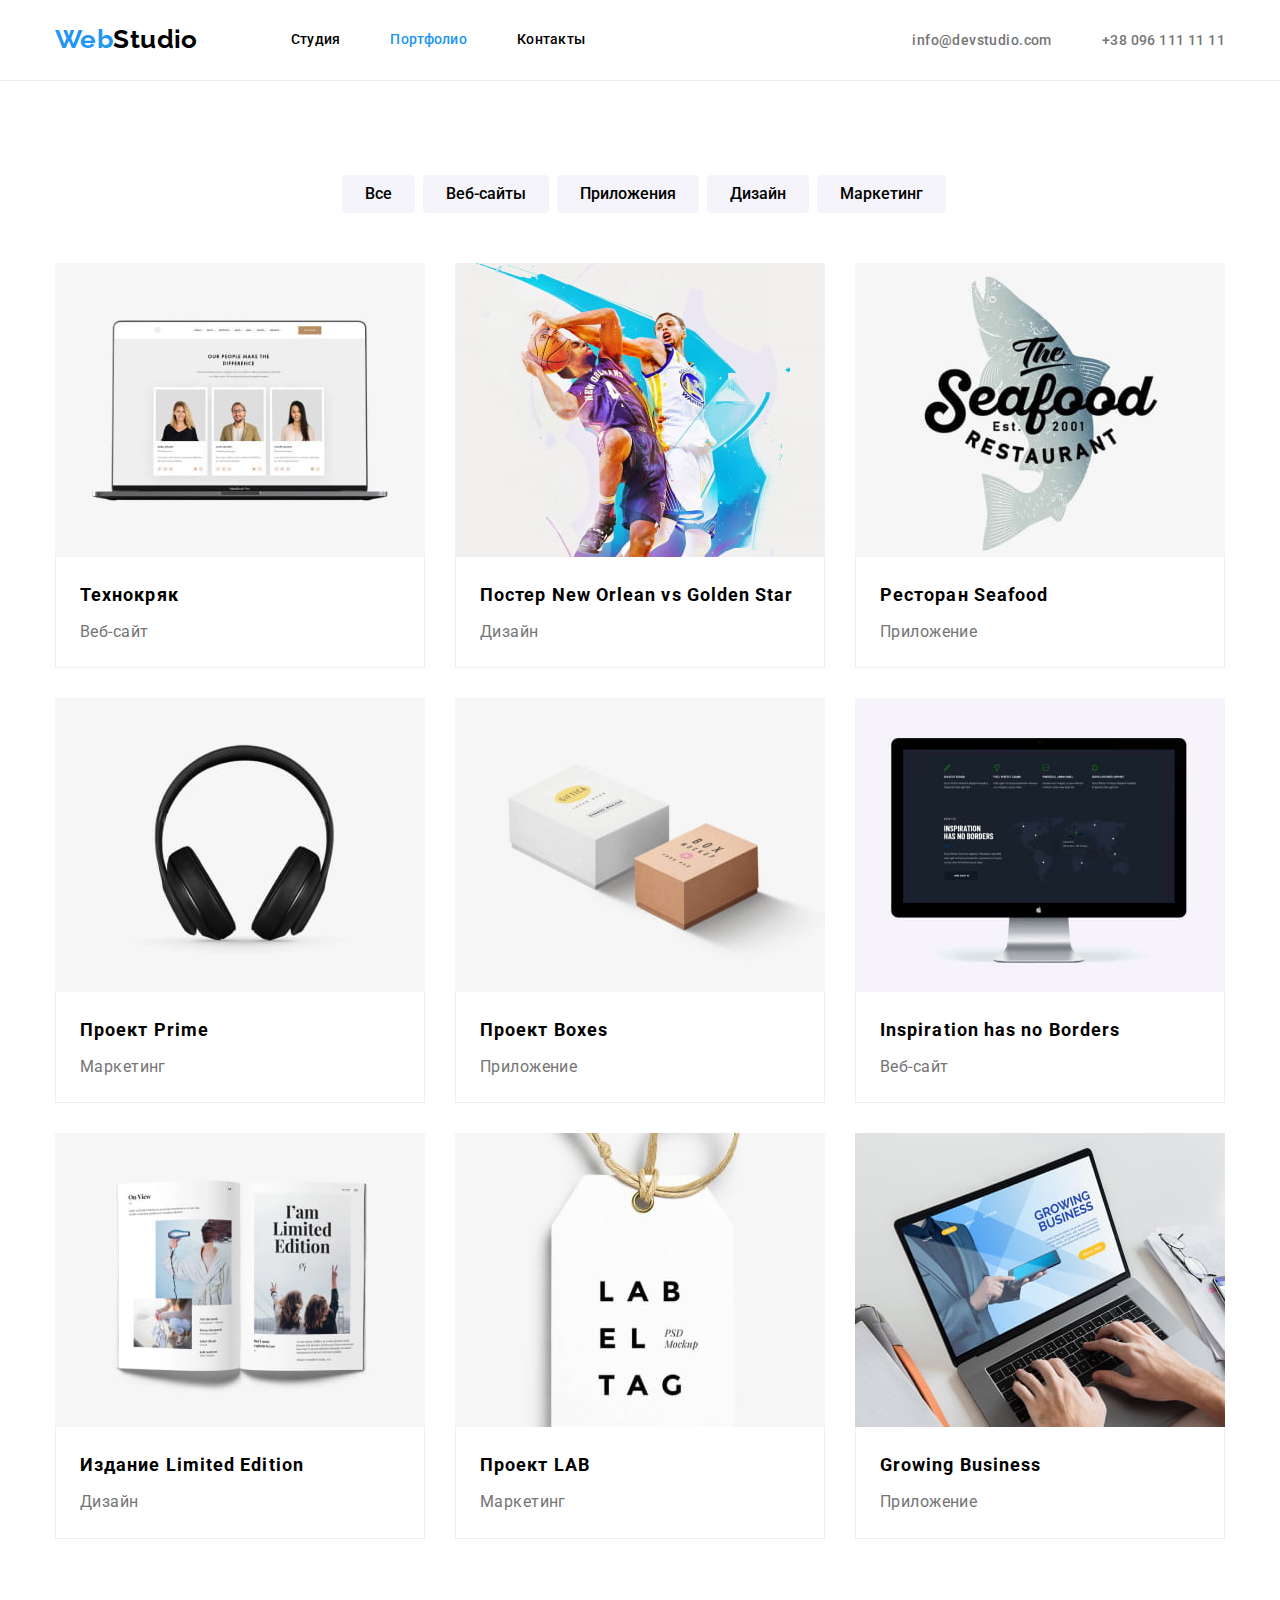
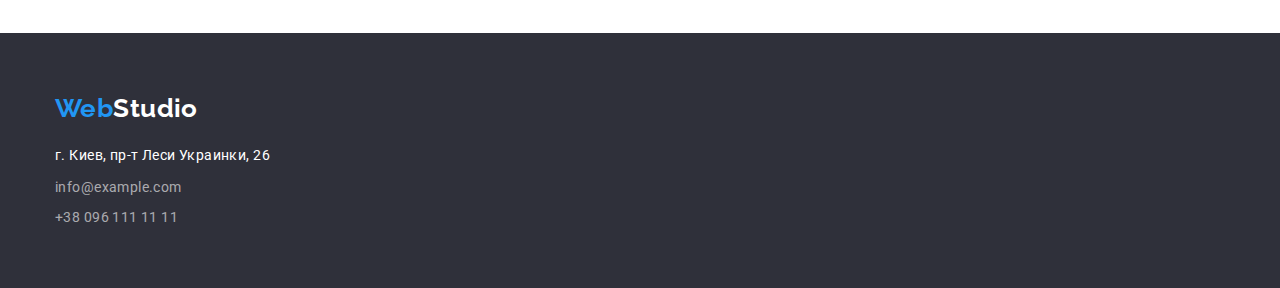
==== portfolio.html @ 4b14b446 "index and portfolio html adedd" ====
<!DOCTYPE html>
<html lang="ru">
<head>
    <meta charset="UTF-8">
    <meta http-equiv="X-UA-Compatible" content="IE=edge">
    <meta name="viewport" content="width=device-width, initial-scale=1.0">
    <title>Портфолио</title>

    <link rel="preconnect" href="https://fonts.googleapis.com">
    <link rel="preconnect" href="https://fonts.gstatic.com" crossorigin>
    <link href="https://fonts.googleapis.com/css2?family=Raleway:wght@700&family=Roboto:wght@400;500;700;900&display=swap" rel="stylesheet">
    
    <link rel="stylesheet" href="https://cdnjs.cloudflare.com/ajax/libs/modern-normalize/1.1.0/modern-normalize.min.css">
    
    <link rel="stylesheet" href="./css/styles.css">
</head>
<body>
    <!--Шапка страницы-->
   
    <header class="header-section">
        <div class="container page-header">
            <nav class="nav">
                <a class="logo" href="./index.html">
                    <span class="logo-accent">Web</span><span class="logo-dark">Studio</span>  
                </a>
            <ul class="menu-list">
                    <li class="item"><a class="menu-link" href="./index.html">Студия</a></li>
                    <li class="item"><a class="menu-link current" href="./portfolio.html">Портфолио</a></li>
                    <li class="item"><a class="menu-link" href="">Контакты</a></li>
            </ul>
            </nav>
            <ul class="contact-list">
                <li class="item"><a class="contacts" href="mailto:info@devstudio.com">info@devstudio.com</a></li>
                <li class="item"><a class="contacts" href="tel:+380961111111">+38 096 111 11 11</a></li>
</ul>
    </header>

    <!--Навигация по странице-->
<main>
    <section class="section">
        <div class="container">
        <h1 class="visually-hidden">Навигация по странице</h1>
       <ul class="button-list">
           <li class="item">
           <button type="button" class="nav-button">Все</button>
           </li>
           <li class="item">
            <button type="button" class="nav-button">Веб-сайты</button>
           </li>
           <li class="item">
            <button type="button" class="nav-button">Приложения</button>
           </li>
           <li class="item">
            <button type="button" class="nav-button">Дизайн</button>
           </li>
           <li class="item">
            <button type="button" class="nav-button">Маркетинг</button>
           </li>
       </ul>
        <!-- </div> -->
    <!-- </section>    -->

    <!-- Примеры работ -->
    <!-- <section class="works"> -->
        <!-- <div class="container"> -->
        <ul class="work-list">
            <li class="item">
                <a href="">
                <img class="img" src="./image/tekhnokryak.jpg" alt="Laptop" width="370">
                <div class="projects-ex">
                    <h2 class="projects">Технокряк</h2>
                    <p class="project-type">Веб-сайт</p>
                </div>
                    </a>
        
            </li> 
                <li class="item">
                    <a href="">
                    <img class="img" src="./image/neworlean.jpg" alt="Bascketball players" width="370">
                    <div class="projects-ex">
                    <h2 class="projects">Постер New Orlean vs Golden Star</h2>
                    <p class="project-type">Дизайн</p>
                    </div>
                </a>
                </li>

            
            
                <li class="item">
                    <a href="">
                    <img class="img" src="./image/seafood.jpg" alt="Seafood restaurant" width="370">
                    <div class="projects-ex">
                    <h2 class="projects">Ресторан Seafood</h2>
                    <p class="project-type">Приложение</p>
                    </div>
                    </a>
                </li>

            
                <li class="item">
                    <a href="">
                    <img class="img" src="./image/headphones.jpg" alt="Headphones" width="370">
                    <div class="projects-ex">
                    <h2 class="projects">Проект Prime</h2>
                    <p class="project-type">Маркетинг</p>
                    </div>
                </a>
                </li>

                <li class="item">
                    <a href="">
                    <img class="img" src="./image/boxes.jpg" alt="Two boxes" width="370">
                    <div class="projects-ex">
                    <h2 class="projects">Проект Boxes</h2>
                    <p class="project-type">Приложение</p>
                    </div>
                    </a>
                    
                </li>
                
                <li class="item">
                    <a href="">
                    <img class="img" src="./image/computer.jpg" alt="Computer" width="370">
                    <div class="projects-ex">
                    <h2 class="projects">Inspiration has no Borders</h2>
                    <p class="project-type">Веб-сайт</p>
                    </div>
                    </a>
                
                </li>

                <li class="item">
                    <a href="">
                    <img class="img" src="./image/journal.jpg" alt="Journal" width="370">
                    <div class="projects-ex">
                    <h2 class="projects">Издание Limited Edition</h2>
                    <p class="project-type">Дизайн</p>
                    </div>
                    </a>
                </li>

                <li class="item">
                    <a href="">
                    <img class="img" src="./image/tag.jpg" alt="Tag" width="370">
                    <div class="projects-ex">
                    <h2 class="projects">Проект LAB</h2>
                    <p class="project-type">Маркетинг</p>
                    </div>
                </a>
                </li>

                <li class="item">
                    
                    <a href="">
                    <img class="img" src="./image/screen.jpg" alt="Screen" width="370">
                    <div class="projects-ex">
                    <h2 class="projects">Growing Business</h2>
                    <p class="project-type">Приложение</p>
                    </div>
                    </a>
                    </div>
                </li>
   
        </ul> 
    </div> 
    </section>
</main> 
<!--Футер с контактами-->
<footer class="footer-contacts"> 
    <div class="container">
    <a class="logo-footer" href="./index.html">
        <span class="logo-accent">Web</span><span class="logo-white">Studio</span>  
    </a>  
    <address class="address-footer">
        <ul class="address-info">
            <li class="item-footer">
                <a class="address" href="https://goo.gl/maps/d6wTE1Bdjpz8cAGcA" target="_blank" rel="noopener noreferrer">г. Киев, пр-т
                    Леси Украинки, 26</a> 
            </li>
            <li class="item-footer">
                <a class="contact-info" href="mailto:info@devstudio.com">info@example.com</a> </li>
            <li><a class="contact-info" href="tel:+380961111111">+38 096 111 11 11</a> </li>
        <!-- </div> -->
        </ul>
        </div>
    </address>
</footer>
</body>
</html>
---- css/styles.css ----
:root {
  --main-font: "Roboto", sans-serif;
  --title-font: "Roboto", sans-serif;
  --logo-font: "Raleway", sans-serif;
  --text-color: #000000;
  --text-accent: #ffffff;
  --logo-accent: #2196f3;
  --contact-color: #757575;
  --background-color-dark: #2f303a;
  --background-color-white: #ffffff;
  --background-color-grey: #f5f4fa;
}

body {
  font-family: "Roboto", sans-serif;
  font-size: 14px;
  letter-spacing: 0.03em;
  color: var(--text-color);
  margin: 0;
}

.container {
  /* margin-left: auto;
    margin-right: auto; */
  margin: 0 auto;
  width: 1200px;
  padding: 0 15px;
}

.section {
  padding-top: 94px;
  padding-bottom: 94px;
}

.menu-list {
  display: flex;
  margin-left: 93px;
}

.menu-link.current {
  color: var(--logo-accent);
}

.nav {
  display: flex;
  align-items: center;
}

.menu-list .item:not(:last-child) {
  margin-right: 50px;
  display: flex;
}

.contact-list {
  display: flex;
  margin-left: auto;
}

.contact-list .item + .item {
  margin-left: 50px;
}

.page-header {
  display: flex;
  align-items: center;
}

.header-section {
  border-bottom: 1px solid #ececec;
}

/* Logo */

.logo-accent {
  font-family: var(--logo-font);
  color: var(--logo-accent);
  font-size: 26px;
  font-weight: 700;
  line-height: 1.2;
}

.logo-dark {
  font-family: var(--logo-font);
  color: var(--text-color);
  font-size: 26px;
  font-weight: 700;
  line-height: 1.2;
  margin-bottom: 20px;
}

/* Menu */
.menu-link {
  display: block;
  padding-top: 32px;
  padding-bottom: 32px;

  font-family: var(--main-font);
  color: var(--text-color);
  font-weight: 500;
  line-height: 1.14;
  letter-spacing: 0.02em;
}

.menu-link:hover,
.menu-link:focus {
  font-family: inherit;
  color: var(--logo-accent);
}

.contacts {
  font-family: var(--main-font);
  color: var(--contact-color);
  font-weight: 500;
  line-height: 1.14;
}

.contacts:hover,
.contacts:focus {
  color: var(--logo-accent);
}

ul {
  list-style: none;
  margin: 0;
  padding: 0;
}

h1,
h2,
h3,
p {
  margin: 0;
}

img {
  max-width: 100%;
  height: auto;
  display: block;
}

/* Hero */

.container-hero {
  background: var(--background-color-dark);
  margin-left: 0;
  margin-right: 0;
  text-align: center;
  padding-left: 0;
  padding-right: 0;
  padding-top: 200px;
  padding-bottom: 200px;
}

.title {
  font-family: var(--title-font);
  color: var(--text-accent);
  font-size: 44px;
  font-weight: 900;
  letter-spacing: 0.06em;
  line-height: 1.4;
  text-transform: uppercase;
  margin-bottom: 30px;
}

.order-btn {
  color: var(--text-accent);
  font-weight: 700;
  font-size: 16px;
  line-height: 1.9;
  background: var(--logo-accent);
  border-radius: 4px;
  border-color: var(--logo-accent);
  text-align: center;
  letter-spacing: 0.06em;
  cursor: pointer;
  min-width: 200px;
  padding: 10px 32px;
}

.hero {
  padding-top: 0;
  padding-bottom: 0;
}
/* Advantages */
.advantages {
  padding-bottom: 0;
}

.features-list {
  display: flex;
  flex-wrap: wrap;
}

.features-list .item {
  width: 270px;
  margin-right: 30px;
  /* padding-top: 94px; */
  /* padding-bottom: 94px; */
}

.features-list .item:nth-child(4n) {
  margin-right: 0;
}

.visually-hidden {
  position: absolute;
  width: 1px;
  height: 1px;
  margin: -1px;
  padding: 0;
  overflow: hidden;
  border: 0;
  clip: rect(0 0 0 0);
}

.section-title {
  font-family: var(--main-font);
  font-style: normal;
  font-weight: 700;
  font-size: 36px;
  line-height: 1.17;
  text-align: center;
  letter-spacing: 0.03em;
  margin-bottom: 50px;
}

.main-text {
  font-family: "Roboto";
  color: var(--contact-color);
  line-height: 1.7;
  font-style: normal;
  font-weight: 400;
  font-size: 14px;
}

.list-title {
  font-weight: 700;
  font-style: normal;
  font-size: 14px;
  line-height: 1.14;
  letter-spacing: 0.03em;
  text-transform: uppercase;
  margin-bottom: 10px;
}

/* Our works */

.photo-list {
  display: flex;
  justify-content: center;
}

.item-photo {
  padding-right: 30px;
}

.item-photo:nth-child(3n) {
  padding-right: 0;
}

/* Our team */

.our-team {
  background-color: var(--background-color-grey);
}

.name-title {
  font-weight: 500;
  font-size: 16px;
  line-height: 1.19;
  text-align: center;
  letter-spacing: 0.03em;
  margin-bottom: 10px;
}

.position-title {
  font-family: inherit;
  color: var(--contact-color);
  font-size: 16px;
  line-height: 1.19;
  text-align: center;
}

.team-list {
  display: flex;
  justify-content: center;
  margin-left: auto;
  margin-right: auto;
}

.list {
  margin-right: 30px;
  width: 270px;
  background-color: var(--background-color-white);
  box-shadow: 0px 1px 3px rgba(0, 0, 0, 0.12), 0px 1px 1px rgba(0, 0, 0, 0.14),
    0px 2px 1px rgba(0, 0, 0, 0.2);
  border-radius: 0px 0px 4px 4px;
}

.list:nth-child(4) {
  margin-right: 0;
}

.logo-web {
  width: 1600px;
  padding-left: 0;
}

.block-name {
  padding-top: 30px;
  padding-bottom: 30px;
}

/* Footer */

.footer-contacts {
  background-color: #2f303a;
  padding-top: 60px;
  padding-bottom: 60px;
}

.logo-footer {
  margin-bottom: 20px;
  display: inline-block;
}

.logo-white {
  font-family: var(--logo-font);
  color: var(--text-accent);
  font-size: 26px;
  font-weight: 700;
  line-height: 1.2;
  margin-bottom: 20px;
}

.address {
  font-family: var(--main-font);
  color: var(--text-accent);
  line-height: 1.7;
  font-weight: 400;
  font-size: 14px;
  letter-spacing: 0.03em;
  margin-bottom: 9px;
  padding-left: auto;
  margin-top: 20px;
}

.address:hover,
.address:focus {
  color: var(--logo-accent);
}

.contact-info {
  font-family: var(--main-font);
  color: rgba(255, 255, 255, 0.6);
  font-size: 14px;
  line-height: 1.5;
  letter-spacing: 0.03em;
  margin-bottom: 9px;
}

.contact-info:nth-last-child(n) {
  margin-bottom: 0px;
}

.adress-info {
  justify-content: flex-start;
}

.contact-info:hover,
.contact-info:focus {
  color: var(--logo-accent);
}

a {
  text-decoration: none;
  font-style: normal;
  color: inherit;
}

.item-footer {
  margin-bottom: 9px;
}

/* PAGE - Portfolio */

.nav-button {
  font-family: var(--main-font);
  color: var(--text-color);
  font-weight: 500;
  font-size: 16px;
  line-height: 1.6;
  background: #f5f4fa;
  border-radius: 4px;
  cursor: pointer;
  border: none;
  padding: 6px 23px;
}

.nav-button:hover,
.nav-button:focus {
  color: var(--text-accent);
  background: var(--logo-accent);
}

.projects {
  font-family: var(--main-font);
  color: var(--text-color);
  font-weight: 700;
  font-size: 18px;
  line-height: 2;
  letter-spacing: 0.06em;
  margin-bottom: 4px;
}

.projects-ex {
  padding-top: 20px;
  padding-bottom: 20px;
  padding-left: 24px;
  background: #ffffff;
  border-left: 1px solid #eeeeee;
  border-right: 1px solid #eeeeee;
  border-bottom: 1px solid #eeeeee;
}
.project-type {
  color: var(--text-color);
  font-size: 16px;
  line-height: 1.9;
  color: var(--contact-color);
}

.button-list {
  display: flex;
  justify-content: center;
  margin-bottom: 50px;
}

.button-list .item {
  padding-left: 8px;
  align-content: center;
}

.work-list {
  display: flex;
  flex-wrap: wrap;
  flex-basis: auto;
}

.work-list .item {
  margin-right: 30px;
  margin-bottom: 30px;
}

.work-list .item:nth-child(3n) {
  margin-right: 0;
}

.work-list:nth-last-child(-n + 3) {
  margin-right: -30px;
  margin-bottom: -30px;
}
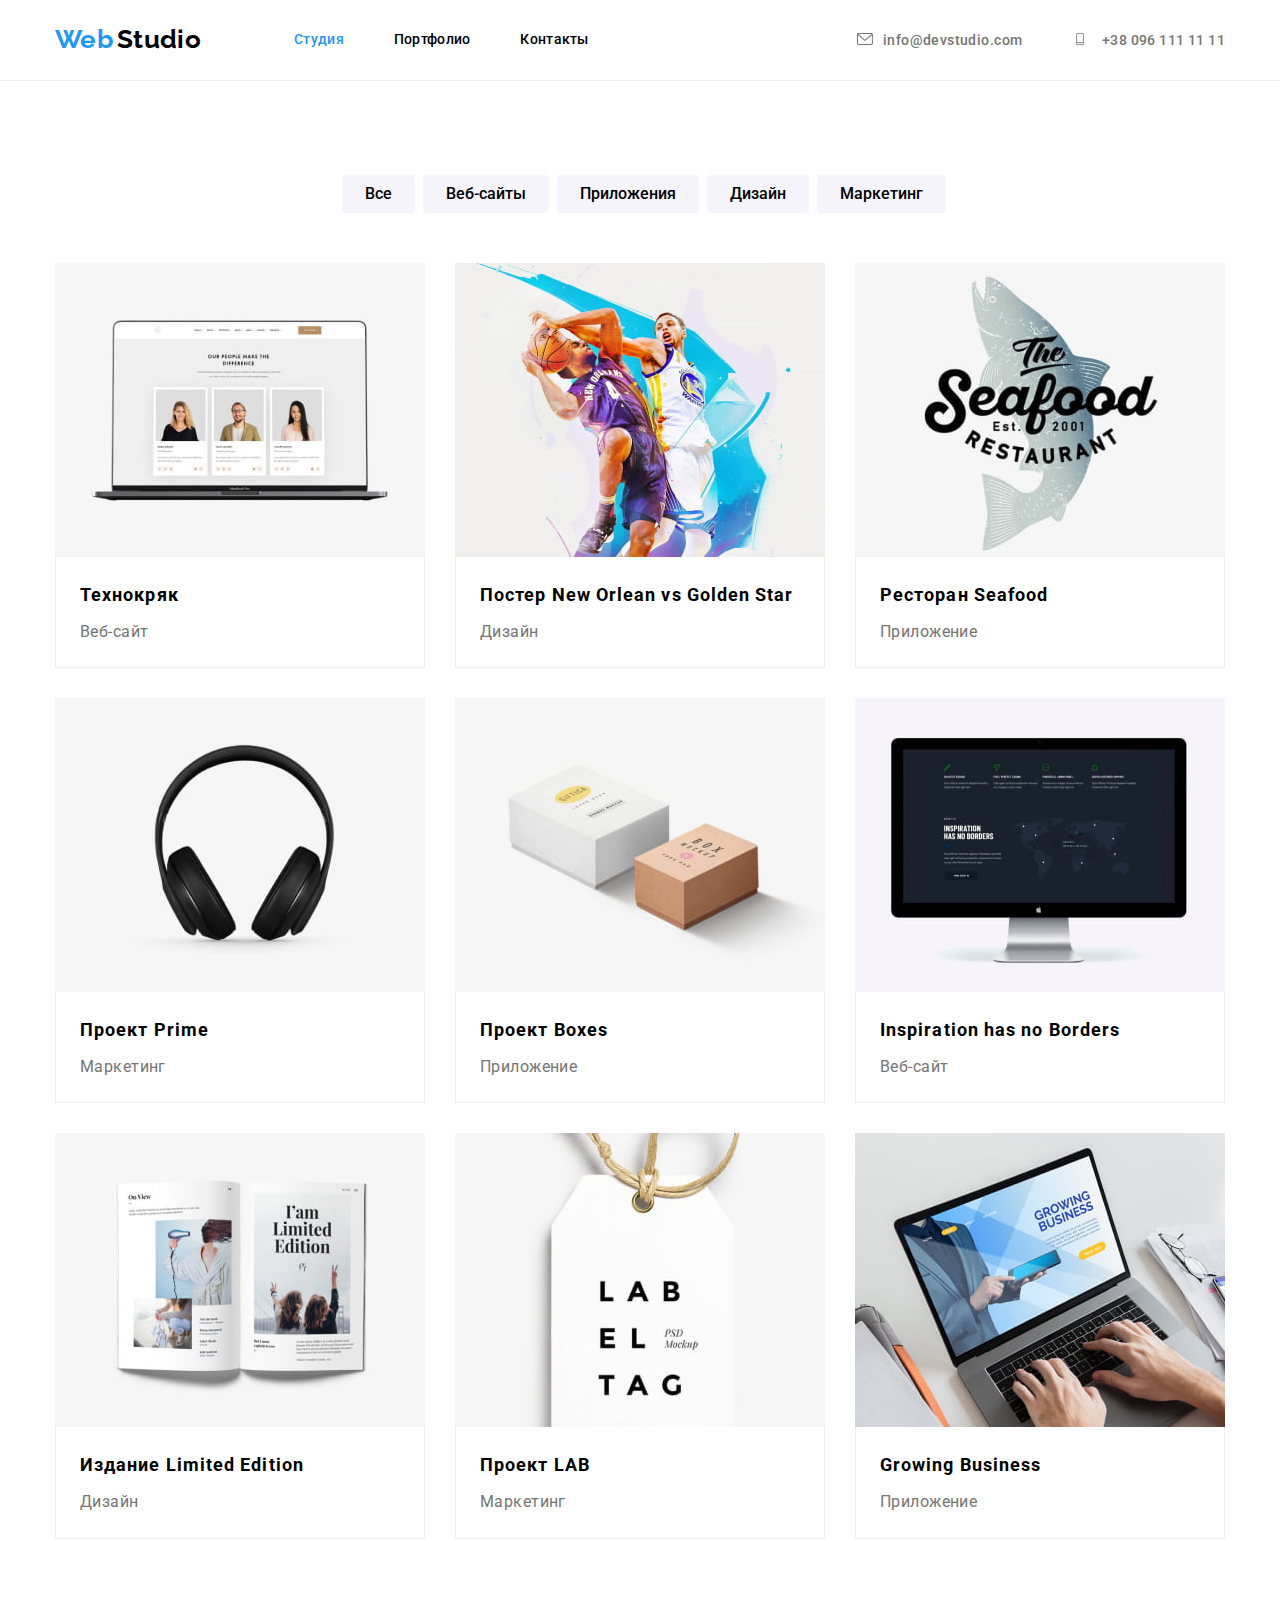
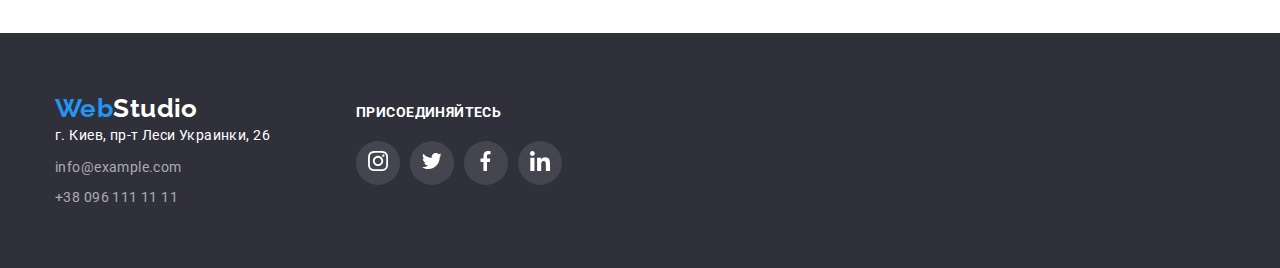
==== commit 0ec8f547: "added shadow on portfolio page" ====
--- a/portfolio.html
+++ b/portfolio.html
@@ -21,18 +21,29 @@
         <div class="container page-header">
             <nav class="nav">
                 <a class="logo" href="./index.html">
-                    <span class="logo-accent">Web</span><span class="logo-dark">Studio</span>  
-                </a>
-            <ul class="menu-list">
-                    <li class="item"><a class="menu-link" href="./index.html">Студия</a></li>
-                    <li class="item"><a class="menu-link current" href="./portfolio.html">Портфолио</a></li>
+                    <span class="logo-accent">Web</span> <span class="logo-dark">Studio</span>
+                </a>
+                <ul class="menu-list">
+                    <li class="item"><a class="menu-link current" href="./index.html">Студия</a></li>
+                    <li class="item"><a class="menu-link" href="./portfolio.html">Портфолио</a></li>
                     <li class="item"><a class="menu-link" href="">Контакты</a></li>
-            </ul>
+                </ul>
             </nav>
             <ul class="contact-list">
-                <li class="item"><a class="contacts" href="mailto:info@devstudio.com">info@devstudio.com</a></li>
-                <li class="item"><a class="contacts" href="tel:+380961111111">+38 096 111 11 11</a></li>
-</ul>
+                <li class="item">
+                    <a class="contacts" href="mailto:info@devstudio.com">
+                        <svg class="mail-icon">
+                            <use href="./image/icons.svg#icon-envelope" width="16px" hight="12px"></use>
+                        </svg>info@devstudio.com</a>
+                </li>
+                <li class="item">
+                    <a class="contacts" href="tel:+380961111111">
+                        <svg class="phone-icon" width="10px" height="16px">
+                            <use href="./image/icons.svg#icon-phone"></use>
+                        </svg> +38 096 111 11 11</a>
+                </li>
+            </ul>
+        </div>
     </header>
 
     <!--Навигация по странице-->
@@ -57,15 +68,9 @@
             <button type="button" class="nav-button">Маркетинг</button>
            </li>
        </ul>
-        <!-- </div> -->
-    <!-- </section>    -->
-
-    <!-- Примеры работ -->
-    <!-- <section class="works"> -->
-        <!-- <div class="container"> -->
         <ul class="work-list">
             <li class="item">
-                <a href="">
+                <a class="work-links" href="">
                 <img class="img" src="./image/tekhnokryak.jpg" alt="Laptop" width="370">
                 <div class="projects-ex">
                     <h2 class="projects">Технокряк</h2>
@@ -75,7 +80,7 @@
         
             </li> 
                 <li class="item">
-                    <a href="">
+                    <a class="work-links" href="">
                     <img class="img" src="./image/neworlean.jpg" alt="Bascketball players" width="370">
                     <div class="projects-ex">
                     <h2 class="projects">Постер New Orlean vs Golden Star</h2>
@@ -87,7 +92,7 @@
             
             
                 <li class="item">
-                    <a href="">
+                    <a class="work-links" href="">
                     <img class="img" src="./image/seafood.jpg" alt="Seafood restaurant" width="370">
                     <div class="projects-ex">
                     <h2 class="projects">Ресторан Seafood</h2>
@@ -98,7 +103,7 @@
 
             
                 <li class="item">
-                    <a href="">
+                    <a class="work-links" href="">
                     <img class="img" src="./image/headphones.jpg" alt="Headphones" width="370">
                     <div class="projects-ex">
                     <h2 class="projects">Проект Prime</h2>
@@ -108,7 +113,7 @@
                 </li>
 
                 <li class="item">
-                    <a href="">
+                    <a class="work-links" href="">
                     <img class="img" src="./image/boxes.jpg" alt="Two boxes" width="370">
                     <div class="projects-ex">
                     <h2 class="projects">Проект Boxes</h2>
@@ -119,7 +124,7 @@
                 </li>
                 
                 <li class="item">
-                    <a href="">
+                    <a class="work-links" href="">
                     <img class="img" src="./image/computer.jpg" alt="Computer" width="370">
                     <div class="projects-ex">
                     <h2 class="projects">Inspiration has no Borders</h2>
@@ -130,7 +135,7 @@
                 </li>
 
                 <li class="item">
-                    <a href="">
+                    <a class="work-links" href="">
                     <img class="img" src="./image/journal.jpg" alt="Journal" width="370">
                     <div class="projects-ex">
                     <h2 class="projects">Издание Limited Edition</h2>
@@ -140,7 +145,7 @@
                 </li>
 
                 <li class="item">
-                    <a href="">
+                    <a class="work-links" href="">
                     <img class="img" src="./image/tag.jpg" alt="Tag" width="370">
                     <div class="projects-ex">
                     <h2 class="projects">Проект LAB</h2>
@@ -151,7 +156,7 @@
 
                 <li class="item">
                     
-                    <a href="">
+                    <a class="work-links" href="">
                     <img class="img" src="./image/screen.jpg" alt="Screen" width="370">
                     <div class="projects-ex">
                     <h2 class="projects">Growing Business</h2>
@@ -166,24 +171,64 @@
     </section>
 </main> 
 <!--Футер с контактами-->
-<footer class="footer-contacts"> 
-    <div class="container">
-    <a class="logo-footer" href="./index.html">
-        <span class="logo-accent">Web</span><span class="logo-white">Studio</span>  
-    </a>  
-    <address class="address-footer">
-        <ul class="address-info">
-            <li class="item-footer">
-                <a class="address" href="https://goo.gl/maps/d6wTE1Bdjpz8cAGcA" target="_blank" rel="noopener noreferrer">г. Киев, пр-т
-                    Леси Украинки, 26</a> 
-            </li>
-            <li class="item-footer">
-                <a class="contact-info" href="mailto:info@devstudio.com">info@example.com</a> </li>
-            <li><a class="contact-info" href="tel:+380961111111">+38 096 111 11 11</a> </li>
-        <!-- </div> -->
-        </ul>
+<footer class="footer-contacts">
+    <div class="container information">
+        <div class="footer-info">
+            <a class="logo-footer" href="./index.html">
+                <span class="logo-accent">Web</span><span class="logo-white">Studio</span>
+            </a>
+            <div class="address-footer">
+                <ul class="address-info">
+                    <li class="item-footer">
+                        <a class="address" href="https://goo.gl/maps/d6wTE1Bdjpz8cAGcA" target="_blank"
+                            rel="noopener noreferrer">г. Киев, пр-т
+                            Леси Украинки, 26</a>
+                    </li>
+                    <li class="item-footer">
+                        <a class="contact-info" href="mailto:info@devstudio.com">info@example.com</a>
+                    </li>
+                    <li><a class="contact-info" href="tel:+380961111111">+38 096 111 11 11</a> </li>
+                </ul>
+                </address>
+            </div>
         </div>
-    </address>
+
+        <div class="footer-social-media">
+            <h2 class="join-us">
+                Присоединяйтесь
+            </h2>
+            <ul class="social-media-f">
+                <li class="social-icons-f">
+                    <a href="#">
+                        <svg class="instagram">
+                            <use href="./image/icons.svg#icon-instagram"></use>
+                        </svg>
+                    </a>
+                </li>
+                <li class="social-icons-f">
+                    <a href="#">
+                        <svg class="twitter">
+                            <use href="./image/icons.svg#icon-twitter"></use>
+                        </svg>
+                    </a>
+                </li>
+                <li class="social-icons-f">
+                    <a href="#">
+                        <svg class="facebook">
+                            <use href="./image/icons.svg#icon-facebook"></use>
+                        </svg>
+                    </a>
+                </li>
+                <li class="social-icons-f">
+                    <a href="#">
+                        <svg class="linkedin">
+                            <use href="./image/icons.svg#icon-linkedin"></use>
+                        </svg>
+                    </a>
+                </li>
+        </div>
+    </div>
 </footer>
 </body>
+
 </html>--- a/css/styles.css
+++ b/css/styles.css
@@ -20,8 +20,6 @@
 }
 
 .container {
-  /* margin-left: auto;
-    margin-right: auto; */
   margin: 0 auto;
   width: 1200px;
   padding: 0 15px;
@@ -54,6 +52,7 @@
 .contact-list {
   display: flex;
   margin-left: auto;
+  justify-content: center;
 }
 
 .contact-list .item + .item {
@@ -119,6 +118,22 @@
   color: var(--logo-accent);
 }
 
+.mail-icon {
+  display: inline-flex;
+  width: 16px;
+  height: 12px;
+  margin-right: 10px;
+  fill: currentColor;
+}
+
+.phone-icon {
+  display: inline-flex;
+  width: 16px;
+  height: 12px;
+  margin-right: 10px;
+  fill: currentColor;
+}
+
 ul {
   list-style: none;
   margin: 0;
@@ -141,7 +156,7 @@
 /* Hero */
 
 .container-hero {
-  background: var(--background-color-dark);
+  /* background: var(--background-color-dark); */
   margin-left: 0;
   margin-right: 0;
   text-align: center;
@@ -180,7 +195,21 @@
 .hero {
   padding-top: 0;
   padding-bottom: 0;
-}
+  max-width: 1600px;
+  height: 600px;
+  margin-left: auto;
+  margin-right: auto;
+  background-image: linear-gradient(
+      to top,
+      rgba(47, 48, 58, 0.4),
+      rgba(47, 48, 58, 0.4)
+    ),
+    url("../image/hero-img.jpg");
+  background-repeat: no-repeat;
+  background-position: center;
+  background-size: cover;
+}
+
 /* Advantages */
 .advantages {
   padding-bottom: 0;
@@ -194,8 +223,6 @@
 .features-list .item {
   width: 270px;
   margin-right: 30px;
-  /* padding-top: 94px; */
-  /* padding-bottom: 94px; */
 }
 
 .features-list .item:nth-child(4n) {
@@ -243,6 +270,36 @@
   margin-bottom: 10px;
 }
 
+.icons-advantages {
+  display: flex;
+  padding: 0;
+  margin: 0;
+  justify-content: center;
+}
+
+.icon-box {
+  background-color: #f5f4fa;
+  width: 270px;
+  height: 120px;
+  border-radius: 4px;
+  display: flex;
+  flex-direction: column;
+  align-items: center;
+  justify-content: center;
+  margin-right: 30px;
+  margin-bottom: 30px;
+}
+
+.icon-static {
+  width: 65.32px;
+  height: 70px;
+  justify-content: center;
+}
+
+.icon-box:nth-child(4n) {
+  margin-right: 0px;
+}
+
 /* Our works */
 
 .photo-list {
@@ -311,17 +368,90 @@
   padding-bottom: 30px;
 }
 
+.social-media {
+  display: flex;
+  justify-content: center;
+}
+
+.social-icons:hover {
+  background-color: var(--logo-accent);
+  fill: var(--text-accent);
+  border-radius: 50%;
+}
+
+.social-icons {
+  display: flex;
+  width: 44px;
+  height: 44px;
+  flex-direction: column;
+  align-items: center;
+  justify-content: center;
+  margin-top: 16px;
+  fill: #afb1b8;
+}
+
+.twitter,
+.facebook,
+.instagram,
+.linkedin {
+  width: 20px;
+  height: 20px;
+}
+
+/* Frequent customers */
+
+.customers-list {
+  display: flex;
+}
+
+.clients {
+  display: flex;
+  width: 106px;
+  height: 60px;
+  flex-direction: column;
+  align-items: center;
+  justify-content: center;
+  fill: #afb1b8;
+  margin: 16px 32px;
+}
+
+.clients-logo {
+  width: 170px;
+  height: 92px;
+  border: 1px solid #afb1b8;
+  box-sizing: border-box;
+  border-radius: 4px;
+  margin-right: 30px;
+}
+
+.clients-logo:nth-child(6n) {
+  margin-right: 0;
+}
+
+.clients:hover {
+  fill: var(--logo-accent);
+}
+
+.clients-logo:hover {
+  border-color: var(--logo-accent);
+}
+
 /* Footer */
+
+.footer-contacts {
+  display: flex;
+}
 
 .footer-contacts {
   background-color: #2f303a;
   padding-top: 60px;
   padding-bottom: 60px;
+  display: flex;
+  flex-direction: column;
 }
 
 .logo-footer {
   margin-bottom: 20px;
-  display: inline-block;
 }
 
 .logo-white {
@@ -380,6 +510,60 @@
 
 .item-footer {
   margin-bottom: 9px;
+}
+
+.join-us {
+  font-family: var(--title-font);
+  font-style: normal;
+  font-weight: 700;
+  font-size: 14px;
+  line-height: 1.14;
+  letter-spacing: 0.03em;
+  text-transform: uppercase;
+  color: var(--text-accent);
+  /* padding-top: 72px; */
+}
+
+.footer-social-media {
+  display: flex;
+  flex-direction: column;
+  width: 206px;
+  margin-left: 70px;
+  padding-top: 0;
+  align-content: flex-start;
+}
+
+.footer-info {
+  width: 231px;
+}
+
+.social-media-f {
+  display: flex;
+  align-items: center;
+}
+
+.social-icons-f:nth-child(4) {
+  margin-right: 0;
+}
+
+.social-icons-f:hover {
+  background-color: var(--logo-accent);
+  fill: var(--text-accent);
+  border-radius: 50%;
+}
+
+.social-icons-f {
+  display: flex;
+  width: 44px;
+  height: 44px;
+  flex-direction: column;
+  align-items: center;
+  justify-content: center;
+  margin-right: 10px;
+  margin-top: 20px;
+  fill: var(--text-accent);
+  background: rgba(255, 255, 255, 0.1);
+  border-radius: 50%;
 }
 
 /* PAGE - Portfolio */
@@ -459,3 +643,12 @@
   margin-right: -30px;
   margin-bottom: -30px;
 }
+
+.information {
+  display: flex;
+  align-items: baseline;
+}
+
+.item:hover {
+  box-shadow: 0 10px 10px -5px rgba(0, 0, 0, 0.3);
+}
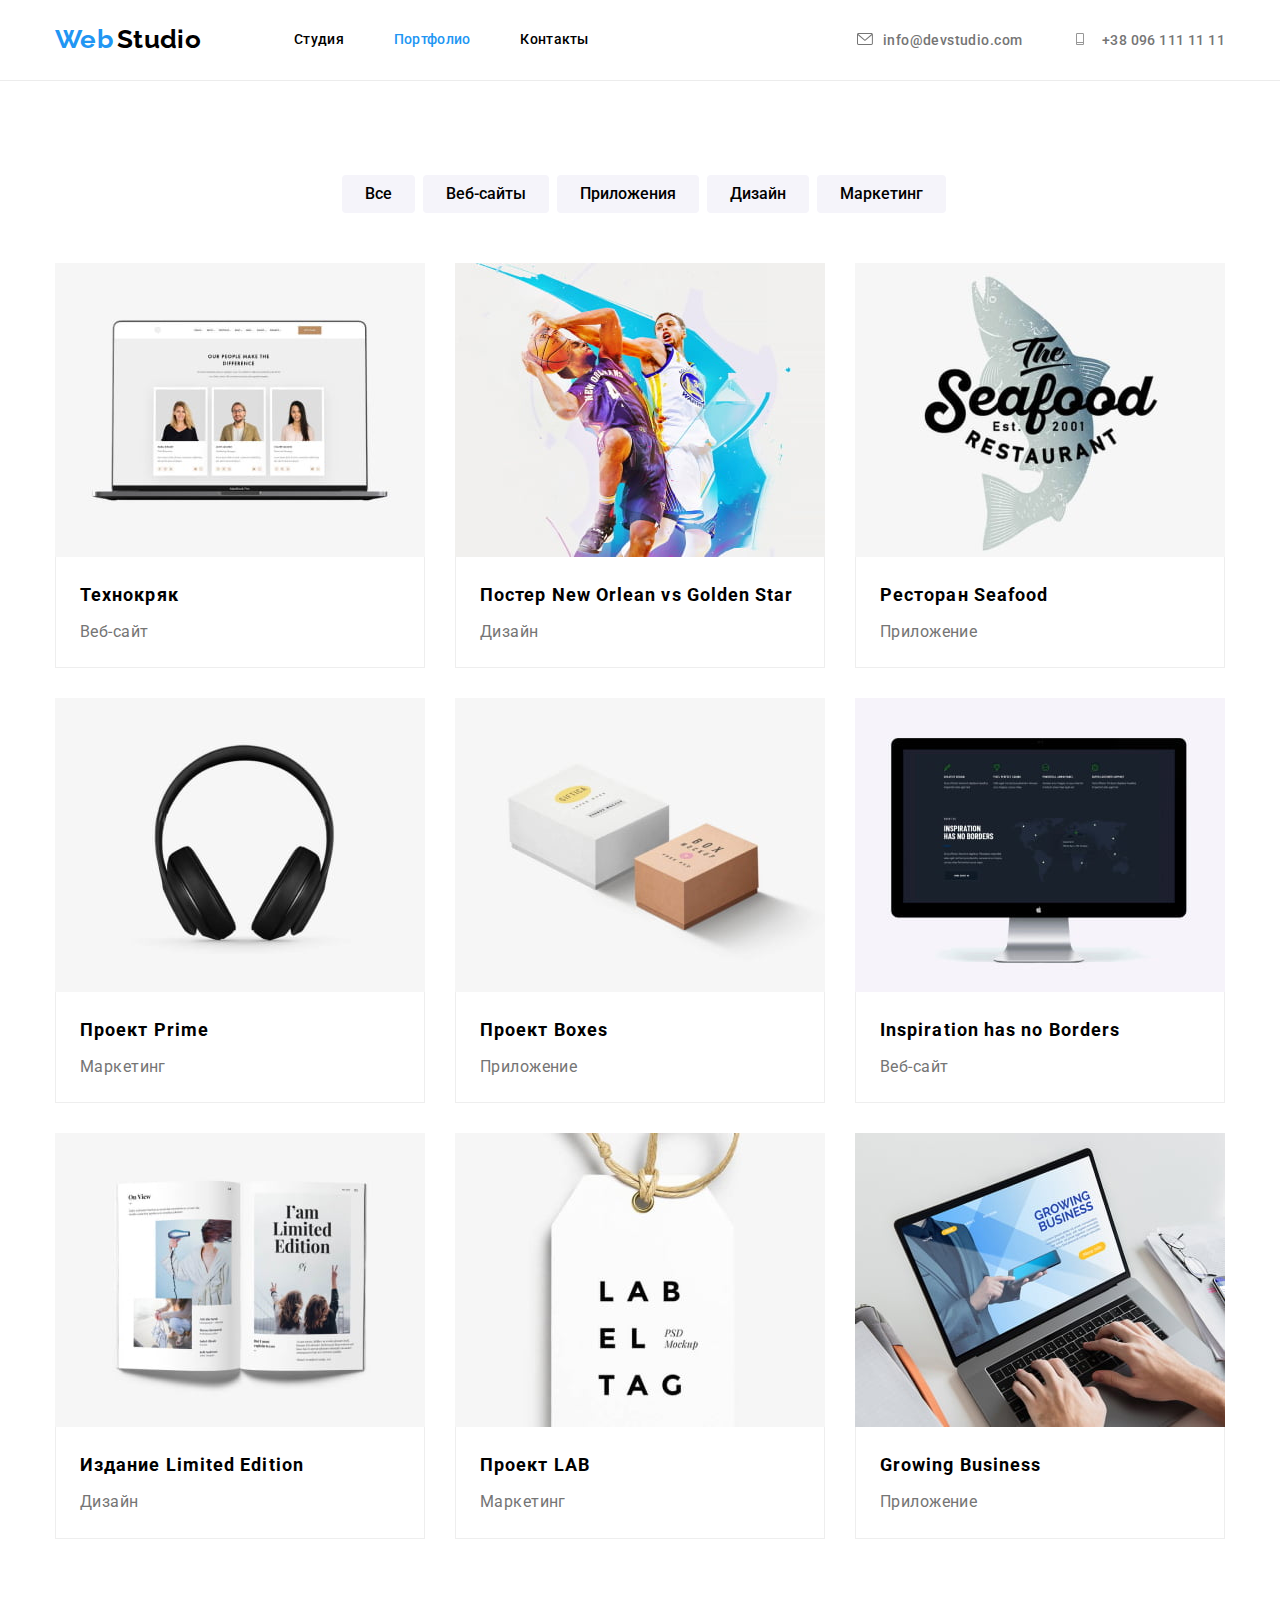
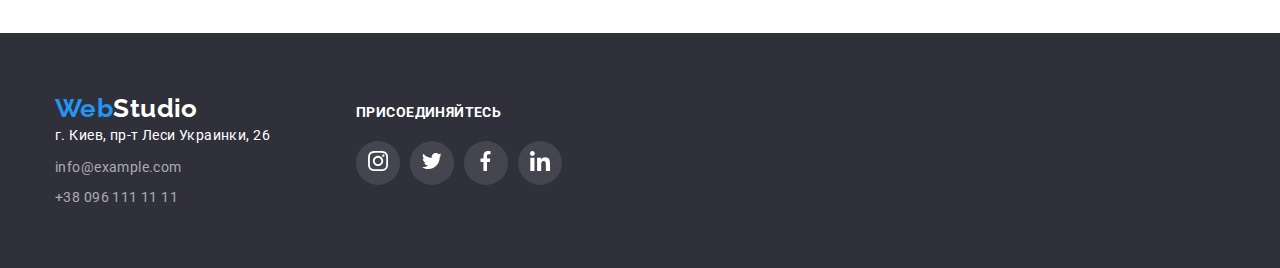
==== commit 06626d7c: "current page updated" ====
--- a/portfolio.html
+++ b/portfolio.html
@@ -24,8 +24,8 @@
                     <span class="logo-accent">Web</span> <span class="logo-dark">Studio</span>
                 </a>
                 <ul class="menu-list">
-                    <li class="item"><a class="menu-link current" href="./index.html">Студия</a></li>
-                    <li class="item"><a class="menu-link" href="./portfolio.html">Портфолио</a></li>
+                    <li class="item"><a class="menu-link" href="./index.html">Студия</a></li>
+                    <li class="item"><a class="menu-link current" href="./portfolio.html">Портфолио</a></li>
                     <li class="item"><a class="menu-link" href="">Контакты</a></li>
                 </ul>
             </nav>
--- a/css/styles.css
+++ b/css/styles.css
@@ -649,6 +649,6 @@
   align-items: baseline;
 }
 
-.item:hover {
+.work-list .item:hover {
   box-shadow: 0 10px 10px -5px rgba(0, 0, 0, 0.3);
 }
